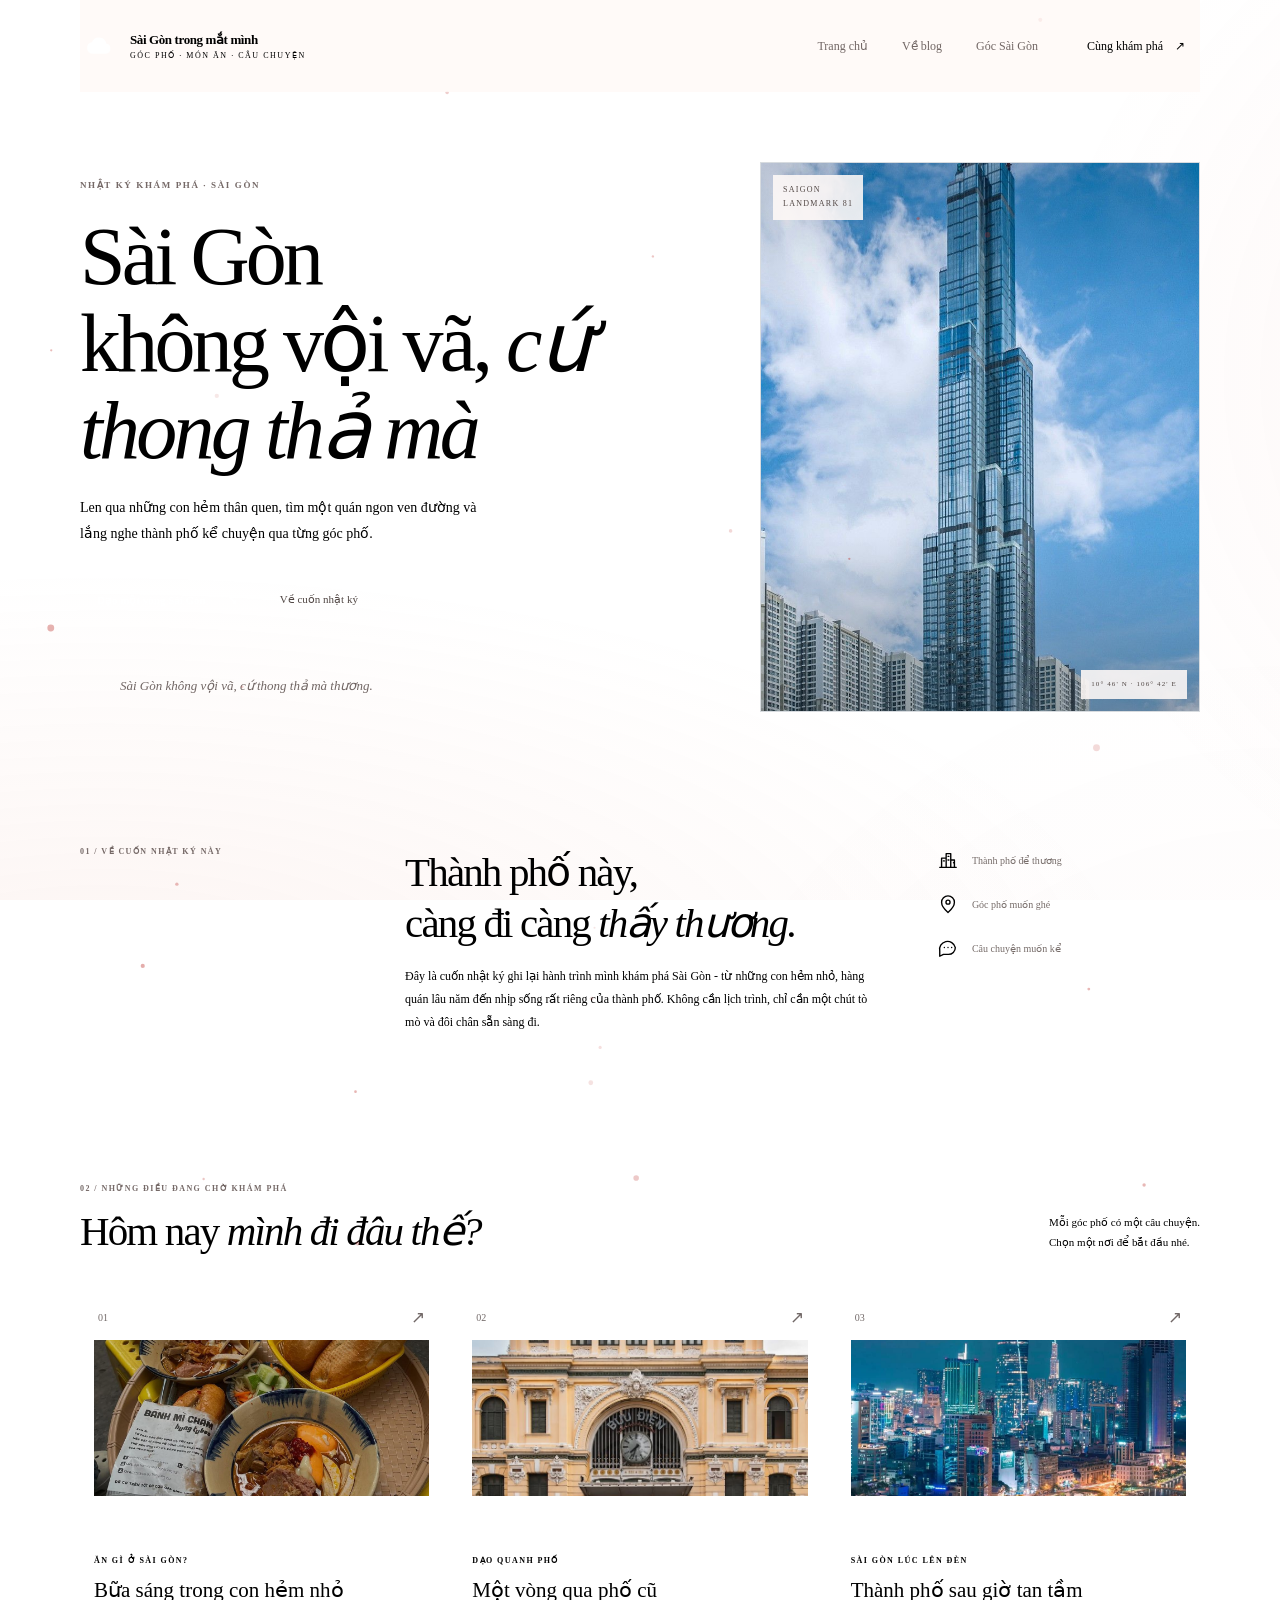
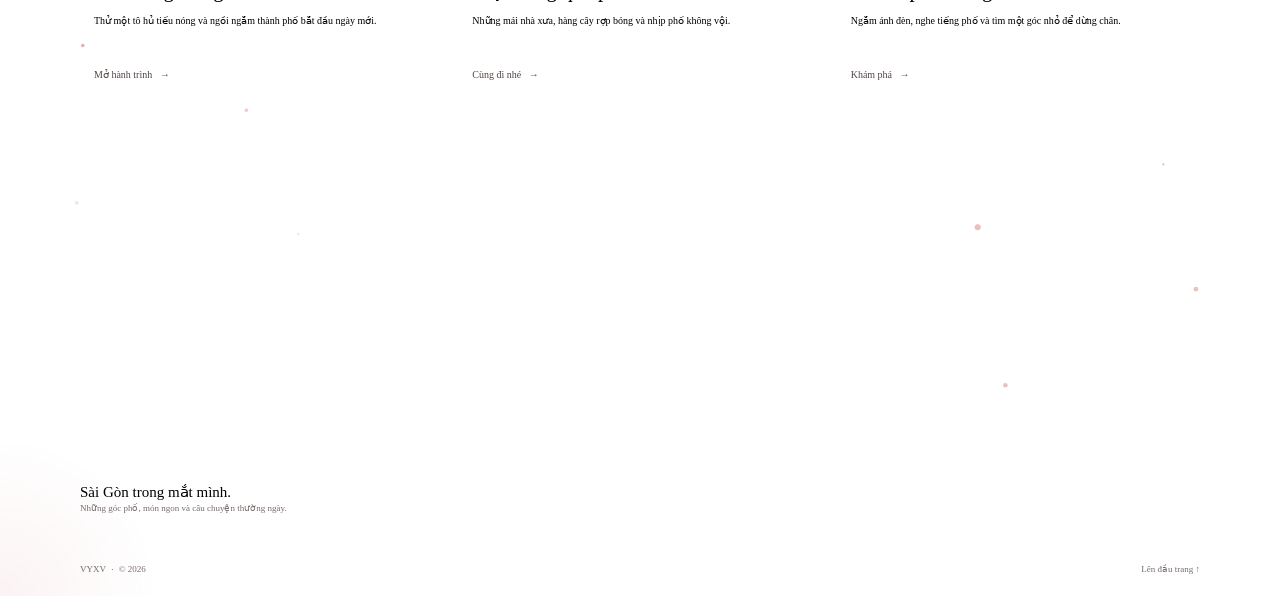
==== web-frontend-server/src/index.html @ cf531b4e "feat: create Saigon travel blog frontend Co-authored-by: Copilot <223556219+Copilot@users.noreply.gi" ====
﻿<!DOCTYPE html>
<html lang="vi">
<head>
  <meta charset="UTF-8">
  <meta name="viewport" content="width=device-width, initial-scale=1.0">
  <meta name="theme-color" content="#fffaf7">
  <title>Sài Gòn trong mắt mình</title>
  <meta name="description" content="Những góc phố, món ngon và câu chuyện đời thường trên hành trình khám phá Sài Gòn.">
  <link rel="preconnect" href="https://fonts.googleapis.com">
  <link rel="preconnect" href="https://fonts.gstatic.com" crossorigin>
  <link href="https://fonts.googleapis.com/css2?family=Playfair+Display:ital,wght@0,400;0,700;1,400&family=Inter:wght@300;400;500;600&display=swap" rel="stylesheet">
  <link rel="stylesheet" href="css/style.css">
  <script src="js/effects.js" defer></script>
</head>
<body>
  <div class="page-glow" aria-hidden="true"></div>
  <header class="site-header">
    <a class="brand" href="#home" aria-label="Sài Gòn trong mắt mình, về đầu trang">
      <span class="brand-mark" aria-hidden="true">
        <svg viewBox="0 0 32 32" focusable="false">
          <path d="M9.1 24.2a6.1 6.1 0 0 1-.7-12.1 8.1 8.1 0 0 1 15.4 1.1 5.6 5.6 0 0 1-.5 11H9.1Z" />
        </svg>
      </span>
      <span class="brand-name">Sài Gòn trong mắt mình<small>GÓC PHỐ · MÓN ĂN · CÂU CHUYỆN</small></span>
    </a>
    <nav class="site-nav" aria-label="Điều hướng chính">
      <a href="#home">Trang chủ</a>
      <a href="#about">Về blog</a>
      <a href="#posts">Góc Sài Gòn</a>
      <a class="nav-contact" href="#contact">Cùng khám phá <span aria-hidden="true">↗</span></a>
    </nav>
  </header>

  <main>
    <section class="hero section-wrap" id="home">
      <div class="hero-copy reveal">
        <p class="eyebrow"> NHẬT KÝ KHÁM PHÁ · SÀI GÒN</p>
        <h1>Sài Gòn<br>không vội vã, <em>cứ thong thả mà đi.</em></h1>
        <p class="hero-description">Len qua những con hẻm thân quen, tìm một quán ngon ven đường và lắng nghe thành phố kể chuyện qua từng góc phố.</p>
        <div class="hero-actions">
          <a class="button button-primary" href="#posts">Dạo một vòng Sài Gòn <span aria-hidden="true">↘</span></a>
          <a class="text-link" href="#about">Về cuốn nhật ký
            <svg class="diary-icon" viewBox="0 0 24 24" aria-hidden="true" focusable="false">
              <path d="M4.5 5.5h5a2.5 2.5 0 0 1 2.5 2.5v11a2.5 2.5 0 0 0-2.5-2.5h-5zM19.5 5.5h-5A2.5 2.5 0 0 0 12 8v11a2.5 2.5 0 0 1 2.5-2.5h5z" />
              <path d="M7 9h2.5M7 12h2.5m5-3H17m-2.5 3H17" />
            </svg>
          </a>
        </div>
        <div class="hero-note"><span class="note-line"></span> Sài Gòn không vội vã, cứ thong thả mà thương.</div>
      </div>
      <div class="hero-art reveal">
        <img class="hero-photo" src="assets/lm81.jpg" alt="Landmark 81">
        <span class="art-caption">SAIGON<br>LANDMARK 81</span>
        <span class="art-index">10° 46' N · 106° 42' E</span>
      </div>
    </section>

    <section class="about section-wrap reveal" id="about">
      <div class="section-label"><span>01</span> / VỀ CUỐN NHẬT KÝ NÀY</div>
      <div class="about-content">
        <h2>Thành phố này,<br>càng đi càng <em>thấy thương.</em></h2>
        <p>Đây là cuốn nhật ký ghi lại hành trình mình khám phá Sài Gòn - từ những con hẻm nhỏ, hàng quán lâu năm đến nhịp sống rất riêng của thành phố. Không cần lịch trình, chỉ cần một chút tò mò và đôi chân sẵn sàng đi.</p>
      </div>
      <div class="about-stats">
        <div>
          <strong aria-hidden="true">
            <svg viewBox="0 0 24 24" focusable="false"><path d="M3 20h18M5 20V10h5v10m0 0V5h5v15m0 0v-8h4v8M7 13h1m4-5h1m-1 4h1m5 3h1" /></svg>
          </strong>
          <span>Thành phố để thương</span>
        </div>
        <div>
          <strong aria-hidden="true">
            <svg viewBox="0 0 24 24" focusable="false"><path d="M19 10.2c0 5.2-7 11-7 11s-7-5.8-7-11a7 7 0 1 1 14 0Z" /><circle cx="12" cy="10" r="2.2" /></svg>
          </strong>
          <span>Góc phố muốn ghé</span>
        </div>
        <div>
          <strong aria-hidden="true">
            <svg viewBox="0 0 24 24" focusable="false"><path d="M20 11.5a7.5 7.5 0 0 1-7.5 7.5H7l-4 2v-5.5A7.5 7.5 0 1 1 20 11.5Z" /><path d="M8 11.5h.01M12 11.5h.01M16 11.5h.01" /></svg>
          </strong>
          <span>Câu chuyện muốn kể</span>
        </div>
      </div>
    </section>

    <section class="posts section-wrap" id="posts">
      <div class="posts-heading reveal">
        <div>
          <div class="section-label"><span>02</span> / NHỮNG ĐIỀU ĐANG CHỜ KHÁM PHÁ</div>
          <h2>Hôm nay <em>mình đi đâu thế?</em></h2>
        </div>
        <p>Mỗi góc phố có một câu chuyện.<br>Chọn một nơi để bắt đầu nhé.</p>
      </div>
      <div class="post-grid">
        <a class="post-card reveal" href="blog/blog1.html">
          <div class="post-card-top"><span class="post-number">01</span><span class="post-arrow" aria-hidden="true">↗</span></div>
          <img class="post-image" src="assets/ansang2.jpg" alt="Bánh mì và cà phê trên ban công nhìn xuống một con hẻm Sài Gòn" loading="lazy">
          <div class="post-card-bottom">
            <span class="post-category">ĂN GÌ Ở SÀI GÒN?</span>
            <h3>Bữa sáng trong con hẻm nhỏ</h3>
            <p>Thử một tô hủ tiếu nóng và ngồi ngắm thành phố bắt đầu ngày mới.</p>
            <span class="read-link">Mở hành trình <span aria-hidden="true">→</span></span>
          </div>
        </a>
        <a class="post-card reveal" href="blog/blog2.html">
          <div class="post-card-top"><span class="post-number">02</span><span class="post-arrow" aria-hidden="true">↗</span></div>
          <img class="post-image" src="assets/buudien.jpg" alt="Mặt tiền Bưu điện Thành phố Hồ Chí Minh" loading="lazy">
          <div class="post-card-bottom">
            <span class="post-category">DẠO QUANH PHỐ</span>
            <h3>Một vòng qua phố cũ</h3>
            <p>Những mái nhà xưa, hàng cây rợp bóng và nhịp phố không vội.</p>
            <span class="read-link">Cùng đi nhé <span aria-hidden="true">→</span></span>
          </div>
        </a>
        <a class="post-card reveal" href="blog/blog3.html">
          <div class="post-card-top"><span class="post-number">03</span><span class="post-arrow" aria-hidden="true">↗</span></div>
          <img class="post-image" src="assets/tantam.jpg" alt="Phố đi bộ Nguyễn Huệ rực rỡ ánh đèn buổi tối" loading="lazy">
          <div class="post-card-bottom">
            <span class="post-category">SÀI GÒN LÚC LÊN ĐÈN</span>
            <h3>Thành phố sau giờ tan tầm</h3>
            <p>Ngắm ánh đèn, nghe tiếng phố và tìm một góc nhỏ để dừng chân.</p>
            <span class="read-link">Khám phá <span aria-hidden="true">→</span></span>
          </div>
        </a>
      </div>
    </section>

    <section class="contact section-wrap reveal" id="contact">
      <div class="section-label"><span>03</span> / HẸN NHAU Ở SÀI GÒN</div>
      <div class="contact-content">
        <h2>Mình bắt đầu<br><em>từ một quán nhỏ nhé?</em></h2>
        <a class="button button-outline" href="blog/blog1.html">Chọn điểm dừng đầu tiên <span aria-hidden="true">↗</span></a>
      </div>
    </section>
  </main>

  <footer class="site-footer section-wrap">
    <div class="footer-main">
      <div class="footer-intro">
        <a class="footer-brand" href="#home">Sài Gòn trong mắt mình<span>.</span></a>
        <p>Những góc phố, món ngon và câu chuyện thường ngày.</p>
      </div>
    </div>
    <div class="footer-bottom">
      <p>VYXV<span aria-hidden="true"> · </span> © 2026</p>
      <a class="back-to-top" href="#home">Lên đầu trang ↑</a>
    </div>
  </footer>
</body>
</html>
---- web-frontend-server/src/css/style.css ----
:REDACTED_OLD_CREDENTIAL {
  color-scheme: light;
  --background: #fffaf7;
  --surface: #ffffff;
  --surface-raised: #fff4f0;
  --text: #261e1d;
  --muted: #776d6a;
  --accent: #bd342f;
  --accent-bright: #bd3b35;
  --line: rgba(54, 35, 32, 0.12);
  --serif: "Playfair Display", Georgia, serif;
  --sans: "Inter", Arial, sans-serif;
}

* { box-sizing: border-box; }

html { scroll-behavior: smooth; scroll-padding-top: 90px; }

body {
  margin: 0;
  overflow-x: hidden;
  background: var(--background);
  color: var(--text);
  font-family: var(--sans);
  font-size: 15px;
  -webkit-font-smoothing: antialiased;
}

::selection { background: var(--accent); color: white; }

a { color: inherit; text-decoration: none; }

.page-glow {
  position: absolute;
  z-index: -1;
  inset: 0 0 auto;
  height: 900px;
  pointer-events: none;
  background:
    radial-gradient(ellipse at 77% 21%, rgba(224, 97, 81, .10), transparent 34%),
    radial-gradient(ellipse at 4% 55%, rgba(230, 151, 129, .10), transparent 30%),
    radial-gradient(ellipse at 50% 80%, rgba(189, 52, 47, .04), transparent 40%);
  background-size: 200% 200%;
  animation: gradientShift 12s ease infinite;
}

.site-header, .section-wrap {
  width: min(1120px, calc(100% - 80px));
  margin-inline: auto;
}

.site-header {
  min-height: 92px;
  display: flex;
  align-items: center;
  justify-content: space-between;
  border-bottom: 1px solid var(--line);
  position: sticky;
  top: 0;
  z-index: 100;
  background: rgba(255, 250, 247, .85);
  backdrop-filter: blur(12px);
  -webkit-backdrop-filter: blur(12px);
  transition: background .35s ease, box-shadow .35s ease, min-height .3s ease;
}
.header-scrolled {
  background: rgba(255, 250, 247, .95);
  box-shadow: 0 2px 24px rgba(0,0,0,.06);
  min-height: 72px !important;
}

.brand { display: inline-flex; align-items: center; gap: 12px; }

.brand-mark {
  display: grid;
  width: 38px;
  height: 38px;
  place-items: center;
  border: 0;
  border-radius: 0;
  background: transparent;
  color: #fff;
}

.brand-mark svg { display: block; width: 30px; height: 30px; fill: currentColor; }
.footer-brand span { color: var(--accent); }
.brand-name { font-size: 13px; font-weight: 600; letter-spacing: -.03em; }
.brand-name small { display: block; margin-top: 3px; color: var(--muted); font-size: 8px; font-weight: 500; letter-spacing: .19em; }

.site-nav { display: flex; align-items: center; gap: 34px; }
.site-nav a { color: #716664; font-size: 12px; transition: color .2s ease; }
.site-nav a:hover, .site-nav a:focus-visible { color: var(--accent); }
.site-nav .nav-contact { padding: 11px 15px; border: 1px solid var(--line); border-radius: 2px; color: var(--text); }
.nav-contact span { margin-left: 9px; color: var(--accent-bright); }

/*  Smooth Nav Underline  */
.site-nav a:not(.nav-contact) {
  position: relative;
}
.site-nav a:not(.nav-contact)::after {
  content: "";
  position: absolute;
  left: 0; bottom: -3px;
  width: 100%; height: 1.5px;
  background: var(--accent);
  transform: scaleX(0);
  transform-origin: right;
  transition: transform .3s cubic-bezier(.22,1,.36,1);
}
.site-nav a:not(.nav-contact):hover::after {
  transform: scaleX(1);
  transform-origin: left;
}

/*  Nav Contact Glow  */
.nav-contact {
  transition: color .2s ease, border-color .3s ease, box-shadow .3s ease, transform .2s ease;
}
.nav-contact:hover {
  border-color: var(--accent-bright) !important;
  box-shadow: 0 0 16px rgba(189, 52, 47, .12);
  transform: translateY(-1px);
}

.hero {
  min-height: 620px;
  display: grid;
  grid-template-columns: 1.05fr .95fr;
  align-items: center;
  gap: 50px;
  padding-block: 70px 82px;
}

.eyebrow, .section-label, .post-category {
  color: #756967;
  font-size: 9px;
  font-weight: 600;
  letter-spacing: .18em;
}

.eyebrow { display: flex; align-items: center; gap: 10px; margin: 0 0 24px; }
.status-dot { width: 6px; height: 6px; border-radius: 50%; background: var(--accent-bright); box-shadow: 0 0 12px var(--accent); animation: pulse 2s infinite; }

h1, h2, h3, p { margin-top: 0; }
h1, h2 { font-family: var(--serif); font-weight: 400; letter-spacing: -.045em; }
h1 { margin-bottom: 20px; font-size: clamp(54px, 6.4vw, 82px); line-height: 1.06; }
h1 em, h2 em { color: var(--accent-bright); font-weight: 400; }
.hero-description { max-width: 425px; margin-bottom: 30px; color: var(--muted); font-size: 14px; line-height: 1.9; }
.hero-actions { display: flex; align-items: center; gap: 26px; }

.button { display: inline-flex; min-height: 46px; align-items: center; justify-content: center; gap: 22px; padding: 0 17px; font-size: 11px; font-weight: 600; transition: transform .2s ease, background .2s ease, border-color .2s ease; position: relative; overflow: hidden; }
.button:hover { transform: translateY(-2px); }
.button-primary { background: var(--accent); color: #fff; }
.button-primary:hover { background: #d82c35; }
.button::after {
  content: "";
  position: absolute;
  inset: 0;
  background: radial-gradient(circle at var(--x, 50%) var(--y, 50%), rgba(255,255,255,.2), transparent 60%);
  opacity: 0;
  transition: opacity .3s ease;
}
.button:hover::after { opacity: 1; }
.text-link { color: #514744; font-size: 11px; }
.text-link span, .read-link span { padding-left: 5px; color: var(--accent-bright); }
.diary-icon { width: 17px; height: 17px; margin-left: 7px; fill: none; stroke: var(--accent-bright); stroke-linecap: round; stroke-linejoin: round; stroke-width: 1.5; vertical-align: middle; transition: transform .2s ease; }
.text-link:hover .diary-icon { transform: translateY(-2px); }
.hero-note { display: flex; align-items: center; gap: 12px; margin-top: 54px; color: #716664; font-family: var(--serif); font-size: 13px; font-style: italic; }
.note-line { width: 28px; height: 1px; background: var(--accent); }

.hero-art {
  position: relative;
  width: min(100%, 440px);
  aspect-ratio: 4 / 5;
  justify-self: end;
  overflow: hidden;
  border: 1px solid rgba(103, 63, 54, .12);
  background: #e7f1f7;
}

.hero-photo { position: absolute; width: 100%; height: 100%; object-fit: cover; object-position: center 38%; transition: transform .4s cubic-bezier(.22,1,.36,1); }
.hero-art:hover .hero-photo { transform: scale(1.04) !important; }
.hero-art::after { position: absolute; inset: 0; background: linear-gradient(180deg, rgba(21, 33, 45, .2), transparent 28%, transparent 68%, rgba(21, 33, 45, .35)); content: ""; pointer-events: none; }
.art-caption, .art-index { position: absolute; z-index: 1; padding: 8px 10px; background: rgba(255, 250, 247, .88); color: #514744; font-size: 8px; letter-spacing: .16em; line-height: 1.8; transition: opacity .4s ease, transform .4s ease; }
.art-caption { top: 12px; left: 12px; }
.art-index { right: 12px; bottom: 12px; color: #514744; font-size: 7px; }
.hero-art:hover .art-caption { transform: translate(3px, 3px); }
.hero-art:hover .art-index { transform: translate(-3px, -3px); }

.about { display: grid; grid-template-columns: .8fr 1.3fr .8fr; align-items: start; gap: 36px; padding-block: 53px 60px; border-top: 1px solid var(--line); border-bottom: 1px solid var(--line); }
.section-label { color: #756967; font-size: 8px; }
.section-label span { color: var(--accent-bright); }
.about-content h2, .posts-heading h2, .contact h2 { margin: 0 0 16px; font-size: clamp(30px, 3.2vw, 42px); line-height: 1.25; }
.about-content p { max-width: 470px; margin-bottom: 0; color: var(--muted); font-size: 12px; line-height: 1.9; }
.about-stats { display: grid; gap: 18px; padding-left: 24px; border-left: 1px solid var(--line); }
.about-stats div { display: flex; align-items: center; gap: 11px; }
.about-stats strong { display: grid; width: 26px; height: 26px; flex: 0 0 26px; place-items: center; color: var(--accent-bright); }
.about-stats strong svg { display: block; width: 22px; height: 22px; fill: none; stroke: currentColor; stroke-linecap: round; stroke-linejoin: round; stroke-width: 1.5; }
.about-stats span { color: #776d6a; font-size: 10px; }

.posts { padding-block: 90px 96px; }
.posts-heading { display: flex; justify-content: space-between; align-items: end; margin-bottom: 34px; }
.posts-heading h2 { margin: 13px 0 0; }
.posts-heading > p { margin-bottom: 4px; color: var(--muted); font-size: 11px; line-height: 1.8; }
.post-grid { display: grid; grid-template-columns: repeat(3, 1fr); gap: 15px; }
.post-card { min-height: 405px; display: flex; flex-direction: column; padding: 14px; border: 1px solid var(--line); background: linear-gradient(145deg, rgba(200, 61, 56, .025), transparent 54%), var(--surface); transition: transform .3s cubic-bezier(.22,1,.36,1), border-color .3s ease, background .3s ease, box-shadow .3s ease; }
.post-card:hover { transform: translateY(-5px); border-color: rgba(200, 61, 56, .55); background-color: var(--surface-raised); box-shadow: 0 16px 48px rgba(189, 52, 47, .10), 0 4px 12px rgba(0,0,0,.04); }
.post-card-top { display: flex; justify-content: space-between; align-items: center; margin: 2px 4px 12px; color: #716867; font-size: 10px; }
.post-arrow { color: var(--accent-bright); font-size: 17px; transition: transform .2s ease; }
.post-card:hover .post-arrow { transform: translate(2px, -2px); }
.post-image { display: block; width: 100%; height: 156px; margin-bottom: 18px; object-fit: cover; transition: transform .5s cubic-bezier(.22,1,.36,1), filter .5s ease; }
.post-card:hover .post-image { transform: scale(1.06); filter: brightness(1.04) saturate(1.1); }
.post-card:nth-child(1) .post-image { object-position: center 67%; }
.post-card:nth-child(2) .post-image { object-position: center 47%; }
.post-card:nth-child(3) .post-image { object-position: center 48%; }
.post-card-bottom { margin-top: auto; }
.post-category { color: var(--accent-bright); font-size: 8px; }
.post-card h3 { margin: 11px 0 9px; font-family: var(--serif); font-size: 21px; font-weight: 400; }
.post-card p { min-height: 38px; margin-bottom: 15px; color: var(--muted); font-size: 10px; line-height: 1.8; }
.read-link { color: #514744; font-size: 10px; transition: color .25s ease; }
.read-link span { display: inline-block; transition: transform .25s ease, color .25s ease; }
.post-card:hover .read-link span { transform: translateX(5px); }

.contact { position: relative; overflow: hidden; min-height: 255px; padding: 35px; border: 1px solid rgba(200, 61, 56, .24); background: radial-gradient(ellipse at 94% 50%, rgba(224, 97, 81, .12), transparent 43%), #fff5f0; transition: box-shadow .4s ease, transform .4s ease; }
.contact:hover { box-shadow: 0 12px 50px rgba(189, 52, 47, .12); transform: translateY(-2px); }
.contact-content { display: flex; align-items: end; justify-content: space-between; gap: 20px; margin-top: 24px; }
.contact h2 { margin: 0; }
.button-outline { position: relative; z-index: 1; margin-bottom: 4px; border: 1px solid rgba(54, 35, 32, .25); }
.button-outline:hover { border-color: var(--accent-bright); }
.button-outline span { color: var(--accent-bright); }
.contact-decoration { position: absolute; top: -70px; right: 8%; color: rgba(200, 61, 56, .08); font-size: 270px; line-height: 1; }

.site-footer { padding-block: 36px 22px; border-top: 1px solid var(--line); }
.footer-main { display: grid; grid-template-columns: 1.5fr repeat(2, 1fr); gap: 24px; padding-bottom: 30px; }
.footer-intro p { margin: 8px 0 0; color: var(--muted); font-size: 10px; line-height: 1.7; }
.footer-brand { font-family: var(--serif); font-size: 15px; transition: color .3s ease; display: inline-block; }
.footer-brand:hover { color: var(--accent); }
.footer-detail { display: flex; flex-direction: column; align-items: flex-start; gap: 9px; color: #514744; font-size: 10px; overflow-wrap: anywhere; }
.footer-detail a { transition: color .2s ease; }
.footer-detail a:hover { color: var(--accent); }
.footer-label { color: #8a7c77; font-size: 8px; font-weight: 600; letter-spacing: .16em; }
.footer-bottom { display: flex; align-items: center; justify-content: space-between; gap: 20px; padding-top: 18px; border-top: 1px solid var(--line); }
.site-footer p, .back-to-top { margin: 0; color: #776d6a; font-size: 9px; }
.site-footer p span { padding-inline: 3px; color: var(--accent); }
.back-to-top { transition: color .2s ease, transform .3s ease; }
.back-to-top:hover { color: var(--accent); transform: translateY(-3px); }

.article-page { min-height: calc(100vh - 200px); padding-block: 62px 90px; }
.article-breadcrumb { margin-bottom: 26px; color: var(--muted); font-size: 11px; }
.article-breadcrumb a { color: var(--accent); }
.article-header { max-width: 760px; margin: 0 auto 34px; }
.article-header .post-category { display: inline-block; margin-bottom: 16px; }
.article-header h1 { margin-bottom: 16px; font-size: clamp(42px, 6vw, 66px); }
.article-lead { max-width: 650px; margin-bottom: 0; color: var(--muted); font-size: 16px; line-height: 1.9; }
.article-cover { position: relative; height: clamp(240px, 42vw, 430px); overflow: hidden; margin: 0 auto 38px; border: 1px solid var(--line); background: #f3e7e1; }
.article-cover img { width: 100%; height: 100%; object-fit: cover; object-position: center 50%; }
.article-cover figcaption { position: absolute; right: 0; bottom: 0; left: 0; padding: 30px 22px 18px; background: linear-gradient(transparent, rgba(24, 19, 17, .72)); color: #fff; font-family: var(--serif); font-size: clamp(20px, 3vw, 30px); font-style: italic; }
.article-body { max-width: 680px; margin-inline: auto; }
.article-body h2 { margin: 34px 0 12px; font-size: 27px; }
.article-body p, .article-body li { color: #514744; font-size: 14px; line-height: 2; }
.article-body ul { padding-left: 22px; }
.article-back { display: inline-flex; gap: 8px; margin-top: 22px; color: var(--accent); font-size: 12px; font-weight: 600; }



/*  Scroll Reveal  */
.reveal { opacity: 0; transform: translateY(28px); transition: opacity .7s cubic-bezier(.22,1,.36,1), transform .7s cubic-bezier(.22,1,.36,1); }
.reveal.is-visible { opacity: 1; transform: translateY(0); }
.post-card:nth-child(2) { transition-delay: .12s; }
.post-card:nth-child(3) { transition-delay: .24s; }

/*  Keyframe Animations  */
@keyframes pulse { 50% { opacity: .45; box-shadow: 0 0 4px var(--accent); } }
@keyframes float { 50% { transform: translate(-50%, -9px); } }
@keyframes gradientShift {
  0%   { background-position: 0% 50%; }
  50%  { background-position: 100% 50%; }
  100% { background-position: 0% 50%; }
}
@keyframes shimmer {
  0%   { background-position: -200% 0; }
  100% { background-position: 200% 0; }
}
@keyframes labelSlideIn {
  from { opacity: 0; transform: translateX(-20px); letter-spacing: .35em; }
  to   { opacity: 1; transform: translateX(0); letter-spacing: .18em; }
}
@keyframes heroGlow {
  0%, 100% { box-shadow: 0 0 40px rgba(189, 52, 47, .08), 0 20px 60px rgba(0,0,0,.08); }
  50%      { box-shadow: 0 0 60px rgba(189, 52, 47, .15), 0 30px 80px rgba(0,0,0,.12); }
}

/*  Particle Canvas  */
.particle-canvas {
  position: absolute;
  top: 0; left: 0;
  width: 100%;
  pointer-events: none;
  z-index: 0;
}

/*  Cursor Glow  */
.cursor-glow {
  position: fixed;
  width: 320px; height: 320px;
  border-radius: 50%;
  background: radial-gradient(circle, rgba(189,52,47,.06) 0%, transparent 70%);
  pointer-events: none;
  z-index: 9998;
  transform: translate(-50%, -50%);
  transition: opacity .3s ease;
  mix-blend-mode: multiply;
}

/*  Scroll Progress Bar  */
.scroll-progress {
  position: fixed;
  top: 0; left: 0;
  width: 100%; height: 3px;
  background: linear-gradient(90deg, var(--accent), #e06151, var(--accent-bright));
  background-size: 200% 100%;
  animation: gradientShift 3s ease infinite;
  transform-origin: left;
  transform: scaleX(0);
  z-index: 10000;
  transition: transform .15s ease-out;
}

/*  Hero Art Shimmer  */
.shimmer-load::before {
  content: "";
  position: absolute;
  inset: 0;
  z-index: 3;
  background: linear-gradient(90deg, transparent, rgba(255,255,255,.45), transparent);
  background-size: 200% 100%;
  animation: shimmer 1.6s ease infinite;
}
.shimmer-done {
  animation: heroGlow 4s ease-in-out infinite;
}

/*  Section Label Animation  */
.section-label.label-animate {
  animation: labelSlideIn .6s cubic-bezier(.22,1,.36,1) forwards;
}


@media (max-width: 800px) {
  .site-header, .section-wrap { width: min(100% - 48px, 620px); }
  .site-header { min-height: 78px; }
  .site-nav { gap: 18px; }
  .site-nav a { font-size: 10px; }
  .site-nav .nav-contact { padding: 9px 10px; }
  .hero { min-height: auto; grid-template-columns: 1fr .8fr; gap: 20px; padding-block: 90px 75px; }
  h1 { font-size: clamp(48px, 8vw, 67px); }
  .hero-art { width: 100%; }
  .about { grid-template-columns: 1fr 1.6fr; }
  .about-stats { grid-column: 2; grid-template-columns: repeat(3, 1fr); padding: 20px 0 0; border-top: 1px solid var(--line); border-left: 0; }
  .about-stats div { align-items: start; gap: 6px; flex-direction: column; }
}

@media (max-width: 560px) {
  .site-header, .section-wrap { width: calc(100% - 36px); }
  .site-header { align-items: flex-start; flex-direction: column; gap: 18px; padding-block: 18px; }
  .site-nav { width: 100%; justify-content: space-between; gap: 10px; }
  .site-nav a { font-size: 9px; }
  .site-nav .nav-contact { padding: 7px 8px; }
  .hero { grid-template-columns: 1fr; gap: 40px; padding-block: 74px 60px; }
  .hero-art { width: min(100%, 360px); justify-self: center; }
  .hero-note { margin-top: 35px; }
  .about { grid-template-columns: 1fr; gap: 22px; padding-block: 36px; }
  .about-stats { grid-column: auto; }
  .posts { padding-block: 65px; }
  .posts-heading { align-items: flex-start; flex-direction: column; gap: 15px; }
  .post-grid { grid-template-columns: 1fr; }
  .post-card { min-height: 285px; }
  .contact { min-height: 260px; padding: 25px 20px; }
  .contact-content { align-items: flex-start; flex-direction: column; }
  .contact-decoration { top: 6px; right: -9%; font-size: 190px; }
  .footer-main { grid-template-columns: repeat(2, minmax(0, 1fr)); gap: 22px 18px; }
  .footer-intro { grid-column: 1 / -1; }
  .footer-bottom { align-items: flex-start; flex-direction: column; gap: 10px; }
  .article-page { padding-block: 40px 65px; }
  .article-cover { height: 220px; }
}

@media (prefers-reduced-motion: reduce) {
  *, *::before, *::after { scroll-behavior: auto !important; animation-duration: .01ms !important; animation-iteration-count: 1 !important; transition-duration: .01ms !important; }
  .reveal { opacity: 1; transform: none; }
  .particle-canvas, .cursor-glow, .scroll-progress { display: none !important; }
}
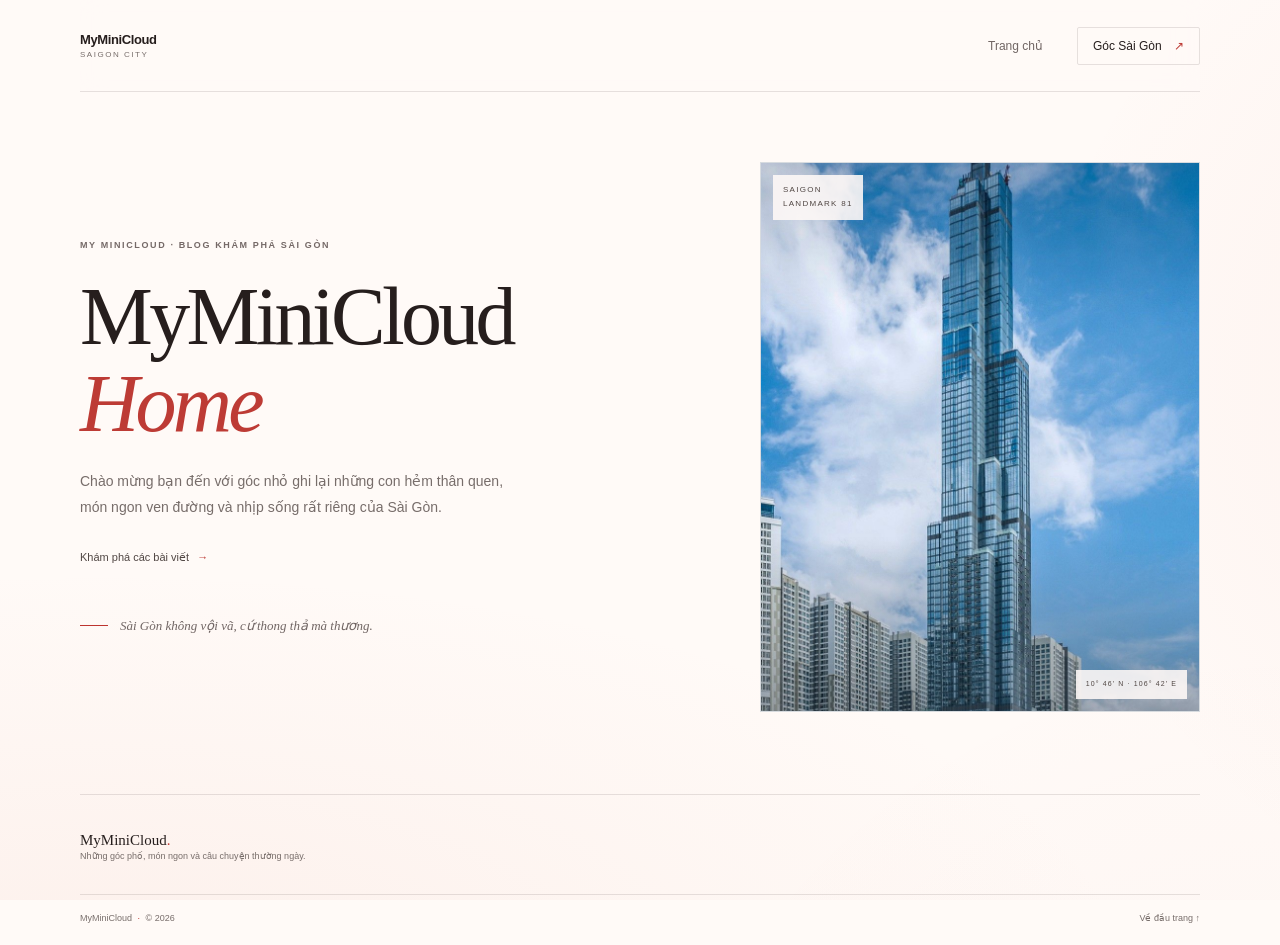
==== commit 6530eb96: "feat: create Saigon travel blog frontend" ====
--- a/web-frontend-server/src/index.html
+++ b/web-frontend-server/src/index.html
@@ -1,135 +1,43 @@
-﻿<!DOCTYPE html>
+<!DOCTYPE html>
 <html lang="vi">
 <head>
   <meta charset="UTF-8">
   <meta name="viewport" content="width=device-width, initial-scale=1.0">
   <meta name="theme-color" content="#fffaf7">
-  <title>Sài Gòn trong mắt mình</title>
-  <meta name="description" content="Những góc phố, món ngon và câu chuyện đời thường trên hành trình khám phá Sài Gòn.">
+  <title>MyMiniCloud - Home | Sài Gòn trong mắt mình</title>
+  <meta name="description" content="Chào mừng đến với MyMiniCloud — cùng khám phá những góc phố, món ngon và câu chuyện của Sài Gòn.">
   <link rel="preconnect" href="https://fonts.googleapis.com">
   <link rel="preconnect" href="https://fonts.gstatic.com" crossorigin>
   <link href="https://fonts.googleapis.com/css2?family=Playfair+Display:ital,wght@0,400;0,700;1,400&family=Inter:wght@300;400;500;600&display=swap" rel="stylesheet">
   <link rel="stylesheet" href="css/style.css">
-  <script src="js/effects.js" defer></script>
 </head>
 <body>
   <div class="page-glow" aria-hidden="true"></div>
-  <header class="site-header">
-    <a class="brand" href="#home" aria-label="Sài Gòn trong mắt mình, về đầu trang">
-      <span class="brand-mark" aria-hidden="true">
-        <svg viewBox="0 0 32 32" focusable="false">
-          <path d="M9.1 24.2a6.1 6.1 0 0 1-.7-12.1 8.1 8.1 0 0 1 15.4 1.1 5.6 5.6 0 0 1-.5 11H9.1Z" />
-        </svg>
-      </span>
-      <span class="brand-name">Sài Gòn trong mắt mình<small>GÓC PHỐ · MÓN ĂN · CÂU CHUYỆN</small></span>
+  <header class="site-header section-wrap">
+    <a class="brand" href="/" aria-label="MyMiniCloud - Home">
+      <span class="brand-name">MyMiniCloud<small>SAIGON CITY</small></span>
     </a>
     <nav class="site-nav" aria-label="Điều hướng chính">
-      <a href="#home">Trang chủ</a>
-      <a href="#about">Về blog</a>
-      <a href="#posts">Góc Sài Gòn</a>
-      <a class="nav-contact" href="#contact">Cùng khám phá <span aria-hidden="true">↗</span></a>
+      <a href="/">Trang chủ</a>
+      <a class="nav-contact" href="/blog/index.html">Góc Sài Gòn <span aria-hidden="true">↗</span></a>
     </nav>
   </header>
 
   <main>
     <section class="hero section-wrap" id="home">
-      <div class="hero-copy reveal">
-        <p class="eyebrow"> NHẬT KÝ KHÁM PHÁ · SÀI GÒN</p>
-        <h1>Sài Gòn<br>không vội vã, <em>cứ thong thả mà đi.</em></h1>
-        <p class="hero-description">Len qua những con hẻm thân quen, tìm một quán ngon ven đường và lắng nghe thành phố kể chuyện qua từng góc phố.</p>
+      <div class="hero-copy">
+        <p class="eyebrow">MY MINICLOUD · BLOG KHÁM PHÁ SÀI GÒN</p>
+        <h1>MyMiniCloud<br><em>Home</em></h1>
+        <p class="hero-description">Chào mừng bạn đến với góc nhỏ ghi lại những con hẻm thân quen, món ngon ven đường và nhịp sống rất riêng của Sài Gòn.</p>
         <div class="hero-actions">
-          <a class="button button-primary" href="#posts">Dạo một vòng Sài Gòn <span aria-hidden="true">↘</span></a>
-          <a class="text-link" href="#about">Về cuốn nhật ký
-            <svg class="diary-icon" viewBox="0 0 24 24" aria-hidden="true" focusable="false">
-              <path d="M4.5 5.5h5a2.5 2.5 0 0 1 2.5 2.5v11a2.5 2.5 0 0 0-2.5-2.5h-5zM19.5 5.5h-5A2.5 2.5 0 0 0 12 8v11a2.5 2.5 0 0 1 2.5-2.5h5z" />
-              <path d="M7 9h2.5M7 12h2.5m5-3H17m-2.5 3H17" />
-            </svg>
-          </a>
+          <a class="text-link" href="/blog/">Khám phá các bài viết <span aria-hidden="true">→</span></a>
         </div>
         <div class="hero-note"><span class="note-line"></span> Sài Gòn không vội vã, cứ thong thả mà thương.</div>
       </div>
-      <div class="hero-art reveal">
-        <img class="hero-photo" src="assets/lm81.jpg" alt="Landmark 81">
+      <div class="hero-art" role="img" aria-label="Tòa nhà Landmark 81 tại Thành phố Hồ Chí Minh">
+        <img class="hero-photo" src="blog/assets/lm81.jpg" alt="Landmark 81 vươn cao giữa nền trời xanh">
         <span class="art-caption">SAIGON<br>LANDMARK 81</span>
         <span class="art-index">10° 46' N · 106° 42' E</span>
-      </div>
-    </section>
-
-    <section class="about section-wrap reveal" id="about">
-      <div class="section-label"><span>01</span> / VỀ CUỐN NHẬT KÝ NÀY</div>
-      <div class="about-content">
-        <h2>Thành phố này,<br>càng đi càng <em>thấy thương.</em></h2>
-        <p>Đây là cuốn nhật ký ghi lại hành trình mình khám phá Sài Gòn - từ những con hẻm nhỏ, hàng quán lâu năm đến nhịp sống rất riêng của thành phố. Không cần lịch trình, chỉ cần một chút tò mò và đôi chân sẵn sàng đi.</p>
-      </div>
-      <div class="about-stats">
-        <div>
-          <strong aria-hidden="true">
-            <svg viewBox="0 0 24 24" focusable="false"><path d="M3 20h18M5 20V10h5v10m0 0V5h5v15m0 0v-8h4v8M7 13h1m4-5h1m-1 4h1m5 3h1" /></svg>
-          </strong>
-          <span>Thành phố để thương</span>
-        </div>
-        <div>
-          <strong aria-hidden="true">
-            <svg viewBox="0 0 24 24" focusable="false"><path d="M19 10.2c0 5.2-7 11-7 11s-7-5.8-7-11a7 7 0 1 1 14 0Z" /><circle cx="12" cy="10" r="2.2" /></svg>
-          </strong>
-          <span>Góc phố muốn ghé</span>
-        </div>
-        <div>
-          <strong aria-hidden="true">
-            <svg viewBox="0 0 24 24" focusable="false"><path d="M20 11.5a7.5 7.5 0 0 1-7.5 7.5H7l-4 2v-5.5A7.5 7.5 0 1 1 20 11.5Z" /><path d="M8 11.5h.01M12 11.5h.01M16 11.5h.01" /></svg>
-          </strong>
-          <span>Câu chuyện muốn kể</span>
-        </div>
-      </div>
-    </section>
-
-    <section class="posts section-wrap" id="posts">
-      <div class="posts-heading reveal">
-        <div>
-          <div class="section-label"><span>02</span> / NHỮNG ĐIỀU ĐANG CHỜ KHÁM PHÁ</div>
-          <h2>Hôm nay <em>mình đi đâu thế?</em></h2>
-        </div>
-        <p>Mỗi góc phố có một câu chuyện.<br>Chọn một nơi để bắt đầu nhé.</p>
-      </div>
-      <div class="post-grid">
-        <a class="post-card reveal" href="blog/blog1.html">
-          <div class="post-card-top"><span class="post-number">01</span><span class="post-arrow" aria-hidden="true">↗</span></div>
-          <img class="post-image" src="assets/ansang2.jpg" alt="Bánh mì và cà phê trên ban công nhìn xuống một con hẻm Sài Gòn" loading="lazy">
-          <div class="post-card-bottom">
-            <span class="post-category">ĂN GÌ Ở SÀI GÒN?</span>
-            <h3>Bữa sáng trong con hẻm nhỏ</h3>
-            <p>Thử một tô hủ tiếu nóng và ngồi ngắm thành phố bắt đầu ngày mới.</p>
-            <span class="read-link">Mở hành trình <span aria-hidden="true">→</span></span>
-          </div>
-        </a>
-        <a class="post-card reveal" href="blog/blog2.html">
-          <div class="post-card-top"><span class="post-number">02</span><span class="post-arrow" aria-hidden="true">↗</span></div>
-          <img class="post-image" src="assets/buudien.jpg" alt="Mặt tiền Bưu điện Thành phố Hồ Chí Minh" loading="lazy">
-          <div class="post-card-bottom">
-            <span class="post-category">DẠO QUANH PHỐ</span>
-            <h3>Một vòng qua phố cũ</h3>
-            <p>Những mái nhà xưa, hàng cây rợp bóng và nhịp phố không vội.</p>
-            <span class="read-link">Cùng đi nhé <span aria-hidden="true">→</span></span>
-          </div>
-        </a>
-        <a class="post-card reveal" href="blog/blog3.html">
-          <div class="post-card-top"><span class="post-number">03</span><span class="post-arrow" aria-hidden="true">↗</span></div>
-          <img class="post-image" src="assets/tantam.jpg" alt="Phố đi bộ Nguyễn Huệ rực rỡ ánh đèn buổi tối" loading="lazy">
-          <div class="post-card-bottom">
-            <span class="post-category">SÀI GÒN LÚC LÊN ĐÈN</span>
-            <h3>Thành phố sau giờ tan tầm</h3>
-            <p>Ngắm ánh đèn, nghe tiếng phố và tìm một góc nhỏ để dừng chân.</p>
-            <span class="read-link">Khám phá <span aria-hidden="true">→</span></span>
-          </div>
-        </a>
-      </div>
-    </section>
-
-    <section class="contact section-wrap reveal" id="contact">
-      <div class="section-label"><span>03</span> / HẸN NHAU Ở SÀI GÒN</div>
-      <div class="contact-content">
-        <h2>Mình bắt đầu<br><em>từ một quán nhỏ nhé?</em></h2>
-        <a class="button button-outline" href="blog/blog1.html">Chọn điểm dừng đầu tiên <span aria-hidden="true">↗</span></a>
       </div>
     </section>
   </main>
@@ -137,14 +45,14 @@
   <footer class="site-footer section-wrap">
     <div class="footer-main">
       <div class="footer-intro">
-        <a class="footer-brand" href="#home">Sài Gòn trong mắt mình<span>.</span></a>
+        <a class="footer-brand" href="/">MyMiniCloud<span>.</span></a>
         <p>Những góc phố, món ngon và câu chuyện thường ngày.</p>
       </div>
     </div>
     <div class="footer-bottom">
-      <p>VYXV<span aria-hidden="true"> · </span> © 2026</p>
-      <a class="back-to-top" href="#home">Lên đầu trang ↑</a>
+      <p>MyMiniCloud <span aria-hidden="true">·</span> © 2026</p>
+      <a class="back-to-top" href="/">Về đầu trang ↑</a>
     </div>
   </footer>
 </body>
-</html>+</html>
--- a/web-frontend-server/src/css/style.css
+++ b/web-frontend-server/src/css/style.css
@@ -1,4 +1,4 @@
-:REDACTED_OLD_CREDENTIAL {
+:root {
   color-scheme: light;
   --background: #fffaf7;
   --surface: #ffffff;
